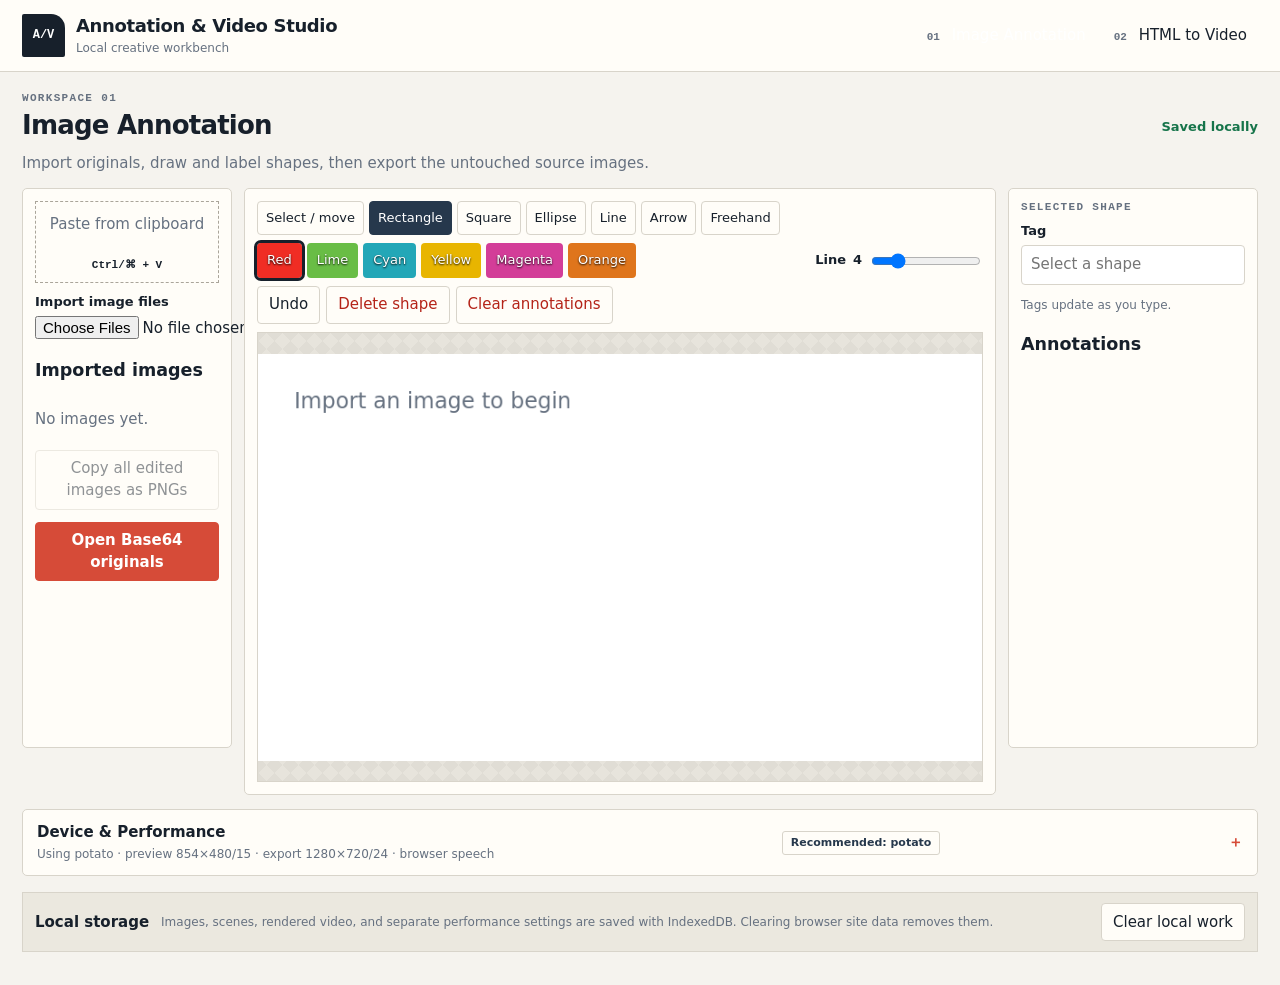
==== index.html @ 7269b8e9 "Add files via upload" ====
<!doctype html>
<html lang="en">
<head>
  <meta charset="utf-8">
  <meta name="viewport" content="width=device-width, initial-scale=1, viewport-fit=cover">
  <title>Annotation &amp; Video Studio</title>
  <link rel="stylesheet" href="styles.css">
</head>
<body>
  <header class="app-header">
    <div class="identity">
      <span class="studio-mark" aria-hidden="true">A/V</span>
      <div>
        <h1>Annotation &amp; Video Studio</h1>
        <p>Local creative workbench</p>
      </div>
    </div>
    <nav class="section-nav" aria-label="Studio sections">
      <button id="nav-annotation" type="button" aria-controls="sec-annotation" aria-pressed="true"><span>01</span> Image Annotation</button>
      <button id="nav-video" type="button" aria-controls="sec-video" aria-pressed="false"><span>02</span> HTML to Video</button>
    </nav>
  </header>

  <main>
    <section id="sec-annotation" aria-labelledby="h-ann">
      <div class="section-heading">
        <div><p class="eyebrow">WORKSPACE 01</p><h2 id="h-ann">Image Annotation</h2></div>
        <div id="status-annotation" class="save-status" role="status" aria-live="polite">Restoring local work…</div>
      </div>
      <p class="workflow-note">Import originals, draw and label shapes, then export the untouched source images.</p>

      <div class="annotation-grid">
        <aside class="rail panel" aria-label="Image library">
          <div id="image-paste-area" class="paste-zone" tabindex="0" role="button" aria-label="Paste an image with Control or Command plus V">Paste from clipboard<br><kbd>Ctrl/⌘ + V</kbd></div>
          <label for="image-upload">Import image files</label>
          <input id="image-upload" type="file" accept="image/*" multiple>
          <h3>Imported images</h3>
          <ul id="image-list" class="item-list"><li class="empty">No images yet.</li></ul>
          <button id="copy-all-images" type="button" class="full">Copy all edited images as PNGs</button>
          <button id="export-base64" type="button" class="primary full">Open Base64 originals</button>
        </aside>

        <div class="canvas-panel panel">
          <div class="toolbar" role="toolbar" aria-label="Shape tools" id="tools"></div>
          <div class="tool-row">
            <div class="toolbar" role="toolbar" aria-label="Annotation colors" id="colors"></div>
            <label class="line-control" for="line-width">Line <output id="line-width-value">4</output>
              <input id="line-width" type="range" min="1" max="16" value="4">
            </label>
          </div>
          <div class="action-row">
            <button id="undo-action" type="button">Undo</button>
            <button id="delete-shape" type="button" class="danger-quiet">Delete shape</button>
            <button id="clear-annotations" type="button" class="danger-quiet">Clear annotations</button>
          </div>
          <div class="canvas-wrap">
            <canvas id="annotation-canvas" width="800" height="450" tabindex="0" aria-label="Image annotation canvas"></canvas>
          </div>
        </div>

        <aside class="properties panel" aria-label="Selected shape properties">
          <p class="eyebrow">SELECTED SHAPE</p>
          <label for="shape-tag-input">Tag</label>
          <input id="shape-tag-input" type="text" placeholder="Select a shape" autocomplete="off" disabled>
          <p class="field-help">Tags update as you type.</p>
          <h3>Annotations</h3>
          <ol id="annotation-list" class="item-list"></ol>
        </aside>
      </div>
    </section>

    <section id="sec-video" aria-labelledby="h-vid" hidden>
      <div class="section-heading">
        <div><p class="eyebrow">WORKSPACE 02</p><h2 id="h-vid">HTML to Video</h2></div>
        <div id="status-video" class="save-status" role="status" aria-live="polite">Restoring local scenes…</div>
      </div>
      <p class="workflow-note">Build scenes in 1280 × 720, preview each one, then render a WebM locally.</p>
      <div class="scene-actions">
        <button id="add-scene" type="button" class="primary">Add scene</button>
        <button id="render-video" type="button">Render final video</button>
      </div>
      <section class="tts-settings panel" aria-labelledby="tts-settings-heading">
        <div class="tts-settings-heading">
          <div>
            <h3 id="tts-settings-heading">Transcript audio voice</h3>
            <p class="field-help">Search an engine/model or voice and press Enter to select. Loading starts only when you test it; cached files are reused.</p>
          </div>
          <div class="tts-engine-actions">
            <button id="test-tts" type="button" class="primary">Test / load selected engine</button>
            <button id="delete-tts-cache" type="button" class="danger-quiet" hidden>Delete cached model</button>
          </div>
        </div>
        <div class="tts-settings-controls">
          <label for="tts-engine">Speech engine / model
            <input id="tts-engine" type="text" list="tts-engine-options" autocomplete="off" spellcheck="false" aria-describedby="tts-engine-match">
            <datalist id="tts-engine-options">
              <option value="Auto (browser speech)"></option>
              <option value="Phonon 31M · English"></option>
              <option value="Kokoro-82M · multilingual"></option>
              <option value="Browser Speech Synthesis"></option>
            </datalist>
            <small id="tts-engine-match" class="tts-match" aria-live="polite"></small>
          </label>
          <label for="tts-language">Language
            <select id="tts-language">
              <option value="en">English</option>
              <option value="hi">Hindi</option>
            </select>
          </label>
          <label for="tts-voice">Voice
            <input id="tts-voice" type="text" list="tts-voice-options" autocomplete="off" spellcheck="false" aria-describedby="tts-voice-match">
            <datalist id="tts-voice-options"></datalist>
            <small id="tts-voice-match" class="tts-match" aria-live="polite"></small>
          </label>
        </div>
        <div class="tts-settings-status">
          <button id="tts-fallback" type="button" hidden>Switch to browser speech</button>
          <div class="tts-progress-wrap" id="tts-progress-wrap" hidden>
            <progress id="tts-progress" max="100" aria-label="Text-to-speech model loading progress"></progress>
            <span id="tts-progress-label" role="status" aria-live="polite"></span>
          </div>
          <p id="tts-status" class="performance-status" role="status" aria-live="polite">Neural engines only load after you explicitly test them; first use needs network access and browser caching.</p>
        </div>
      </section>
      <div id="scene-list" class="scene-tabs" role="tablist" aria-label="Scenes"></div>
      <div id="scene-editor" class="panel scene-editor"></div>
      <div class="output-grid">
        <div class="panel preview-history" id="auto-preview-box" hidden>
          <h3 id="auto-preview-title">Previous scene</h3>
          <div class="stage"><iframe id="last-scene-preview" title="Previous scene preview" sandbox="allow-scripts allow-same-origin"></iframe></div>
        </div>
        <div class="panel output-panel">
          <h3>Rendered output</h3>
          <video id="video-output" controls aria-label="Rendered video"></video>
          <button id="download-video" type="button" disabled>Download WebM</button>
        </div>
      </div>
    </section>

    <details id="performance-panel" class="performance-panel panel">
      <summary>
        <span><strong>Device &amp; Performance</strong><small id="performance-summary">Checking browser capabilities…</small></span>
        <span class="performance-pill" id="performance-recommendation">Profiling</span>
      </summary>
      <div class="performance-content">
        <div class="performance-controls">
          <label for="performance-profile">Device profile
            <select id="performance-profile">
              <option value="auto">Auto</option>
              <option value="potato">Potato</option>
              <option value="balanced">Balanced</option>
              <option value="high">High Quality</option>
            </select>
          </label>
          <label for="preview-quality">Preview quality
            <select id="preview-quality">
              <option value="auto">Follow profile</option>
              <option value="480p15">480p · 15 FPS</option>
              <option value="720p24">720p · 24 FPS</option>
              <option value="1080p30">1080p · 30 FPS</option>
            </select>
          </label>
          <label for="export-quality">Export quality
            <select id="export-quality">
              <option value="auto">Follow profile</option>
              <option value="720p24">720p · 24 FPS</option>
              <option value="1080p30">1080p · 30 FPS</option>
              <option value="1080p60">1080p · 60 FPS (fast systems)</option>
            </select>
          </label>
        </div>
        <div class="performance-actions">
          <label class="inline-check" for="auto-adapt"><input id="auto-adapt" type="checkbox" checked> Adapt preview if slow</label>
          <button id="run-benchmarks" type="button">Run lightweight benchmarks</button>
        </div>
        <p id="performance-status" class="performance-status" role="status" aria-live="polite">Settings are stored separately from project data.</p>
        <details class="performance-advanced">
          <summary>Advanced capability details</summary>
          <dl id="performance-details"></dl>
          <p class="engine-disclosure">
            Phonon uses the pinned <code>phonon-tts@0.7.1</code> browser WASM package and English model from Hugging Face.
            Kokoro uses <code>kokoro-js@1.2.1</code> with the official ONNX model. Package code and model files are requested only after Test / load.
            Browser Speech Synthesis uses voices installed by your browser/OS. Sizes below describe model files only; runtime memory varies and is not reported as a hardware measurement.
          </p>
          <p class="engine-sources">
            <a href="https://github.com/gradium-ai/xn-ptts" target="_blank" rel="noreferrer">Phonon upstream</a> ·
            <a href="https://github.com/hexgrad/kokoro" target="_blank" rel="noreferrer">Kokoro upstream</a> ·
            <a href="https://huggingface.co/onnx-community/Kokoro-82M-v1.0-ONNX" target="_blank" rel="noreferrer">Kokoro model card</a>
          </p>
        </details>
      </div>
    </details>

    <aside class="storage-note" aria-label="Storage information">
      <div><strong>Local storage</strong><span id="storage-detail">Browser IndexedDB is used for images and scenes.</span></div>
      <button id="clear-local-data" type="button">Clear local work</button>
    </aside>
  </main>

  <noscript><p class="noscript">This studio requires JavaScript.</p></noscript>
  <script src="performance.js"></script>
  <script src="app.js"></script>
</body>
</html>
---- styles.css ----
:root {
  --porcelain:#f5f3ee; --paper:#fffdf8; --ink:#17202b; --slate:#667180;
  --line:#d8d4ca; --accent:#d64b38; --accent-dark:#a73527; --success:#16744a;
  --error:#b42318; --navy:#26384c; --canvas:#e7e4dc;
  box-sizing:border-box;
}
* { box-sizing:border-box; }
html { scroll-padding-top:16px; }
body { margin:0; min-width:0; overflow-x:hidden; background:var(--porcelain); color:var(--ink); font:15px/1.45 system-ui,-apple-system,"Segoe UI",sans-serif; }
button,input,textarea,select { font:inherit; color:inherit; }
button { min-height:38px; padding:7px 11px; border:1px solid var(--line); border-radius:4px; background:var(--paper); cursor:pointer; }
button:hover { border-color:var(--navy); }
button:focus-visible,input:focus-visible,textarea:focus-visible,[tabindex]:focus-visible { outline:3px solid #2774b8; outline-offset:2px; }
button.primary { background:var(--accent); border-color:var(--accent); color:white; font-weight:750; }
button.primary:hover { background:var(--accent-dark); border-color:var(--accent-dark); }
button[aria-pressed="true"] { background:var(--navy); border-color:var(--navy); color:white; }
button:disabled { opacity:.48; cursor:not-allowed; }
input[type="text"],input[type="number"],textarea { width:100%; border:1px solid var(--line); border-radius:4px; background:white; padding:8px 9px; }
textarea { resize:vertical; font-family:ui-monospace,SFMono-Regular,Consolas,"Liberation Mono",monospace; }
label { display:block; margin:9px 0 4px; font-size:13px; font-weight:750; }
.app-header { min-height:72px; display:flex; align-items:center; justify-content:space-between; gap:20px; padding:10px 22px; border-bottom:1px solid var(--line); background:var(--paper); }
.identity { display:flex; align-items:center; gap:11px; }
.studio-mark { width:43px; height:43px; display:grid; place-items:center; background:var(--ink); color:white; font:800 12px ui-monospace,monospace; border-radius:2px 14px 2px 2px; }
.identity h1 { margin:0; font-size:18px; letter-spacing:-.02em; }
.identity p { margin:1px 0 0; color:var(--slate); font-size:12px; }
.section-nav { display:flex; gap:6px; }
.section-nav button { border:0; background:transparent; }
.section-nav button span { display:inline-block; margin-right:7px; color:var(--slate); font:700 11px ui-monospace,monospace; }
main { max-width:1500px; width:100%; min-width:0; margin:auto; padding:20px 22px 32px; }
.identity,.section-heading,.panel,.canvas-panel,.rail,.properties,.scene-editor,.output-grid,.output-panel,.preview-history { min-width:0; }
.section-heading { display:flex; align-items:end; justify-content:space-between; gap:16px; }
.section-heading h2 { margin:0; font-size:26px; letter-spacing:-.03em; }
.eyebrow { margin:0 0 3px; color:var(--slate); font:700 11px ui-monospace,monospace; letter-spacing:.12em; }
.workflow-note { margin:8px 0 14px; color:var(--slate); }
.save-status { min-width:180px; min-height:34px; display:flex; align-items:center; justify-content:flex-end; color:var(--success); font-size:13px; font-weight:750; }
.save-status.saving { color:var(--slate); }
.save-status.error { color:var(--error); }
.panel { border:1px solid var(--line); border-radius:5px; background:var(--paper); padding:12px; }
.annotation-grid { display:grid; grid-template-columns:210px minmax(360px,1fr) 250px; gap:12px; align-items:start; }
.rail,.properties { min-height:560px; }
.paste-zone { min-height:82px; display:grid; place-items:center; text-align:center; border:1.5px dashed #aaa59a; color:var(--slate); cursor:pointer; margin-bottom:10px; }
.paste-zone.dragging { background:#fff3ef; border-color:var(--accent); }
kbd { color:var(--ink); font:700 11px ui-monospace,monospace; }
.item-list { list-style:none; margin:0; padding:0; display:grid; gap:6px; }
.item-list li.empty { color:var(--slate); padding:8px 0; }
#image-list li { display:flex; gap:5px; }
#image-list li button:first-child { flex:1; min-width:0; display:flex; align-items:center; gap:7px; text-align:left; overflow:hidden; }
#image-list li button:not(:first-child) { padding-inline:7px; font-size:12px; }
#image-list img { width:42px; height:42px; object-fit:cover; border:1px solid var(--line); }
#image-list .name { white-space:nowrap; overflow:hidden; text-overflow:ellipsis; }
.full { width:100%; margin-top:12px; }
.canvas-panel { min-width:0; }
.toolbar { display:flex; flex-wrap:wrap; gap:5px; }
.toolbar button { min-height:34px; padding:6px 8px; font-size:13px; }
.tool-row { display:flex; justify-content:space-between; align-items:center; gap:10px; margin-top:8px; }
.swatch { color:white !important; text-shadow:0 1px 2px #000; border:2px solid transparent; }
.line-control { display:flex; align-items:center; gap:7px; margin:0; white-space:nowrap; }
.line-control input { width:110px; }
.action-row { display:flex; flex-wrap:wrap; gap:6px; margin:8px 0; }
.danger-quiet { color:var(--error); }
.canvas-wrap { min-height:450px; display:grid; place-items:center; overflow:auto; border:1px solid var(--line); background:var(--canvas); background-image:linear-gradient(45deg,#00000008 25%,transparent 25%),linear-gradient(-45deg,#00000008 25%,transparent 25%),linear-gradient(45deg,transparent 75%,#00000008 75%),linear-gradient(-45deg,transparent 75%,#00000008 75%); background-size:16px 16px; }
#annotation-canvas { max-width:100%; max-height:620px; object-fit:contain; touch-action:none; cursor:crosshair; background:white; }
.field-help { color:var(--slate); font-size:12px; }
#annotation-list button { width:100%; text-align:left; margin-bottom:5px; font-size:12px; min-height:auto; }
.scene-actions { display:flex; gap:7px; margin-bottom:10px; }
.tts-settings { margin:0 0 12px; }
.tts-settings-heading { display:flex; align-items:center; justify-content:space-between; gap:12px; }
.tts-settings-heading h3 { margin:0; }
.tts-settings-heading p { margin:2px 0 0; }
.tts-settings-controls { display:grid; grid-template-columns:repeat(3,minmax(0,1fr)); gap:10px; }
.tts-settings-controls label { min-width:0; }
.tts-settings-controls select,.tts-settings-controls input { width:100%; min-height:38px; padding:6px 8px; border:1px solid var(--line); border-radius:4px; background:var(--paper); }
.tts-engine-actions { display:flex; flex-wrap:wrap; gap:7px; }
.tts-settings-status { display:grid; grid-template-columns:minmax(0,1fr); gap:8px; margin-top:8px; }
.tts-settings-status .performance-status { margin:0; }
.tts-match { display:block; min-height:1.2em; color:var(--slate); font-size:11px; font-weight:400; }
.tts-progress-wrap { display:grid; grid-template-columns:minmax(120px,1fr) minmax(0,2fr); align-items:center; gap:9px; color:var(--slate); font-size:12px; }
.tts-progress-wrap[hidden] { display:none; }
.tts-progress-wrap progress { width:100%; height:12px; accent-color:var(--accent); }
.tts-progress-wrap progress:not([value]) { appearance:none; border:0; border-radius:99px; background:var(--line); overflow:hidden; }
.tts-progress-wrap progress:not([value])::-webkit-progress-bar { background:var(--line); }
.tts-progress-wrap progress:not([value])::-webkit-progress-value { width:35%; background:var(--accent); animation:tts-indeterminate 1.2s ease-in-out infinite alternate; }
.tts-progress-wrap progress:not([value])::-moz-progress-bar { width:35%; background:var(--accent); animation:tts-indeterminate 1.2s ease-in-out infinite alternate; }
@keyframes tts-indeterminate { from { transform:translateX(-20%); } to { transform:translateX(190%); } }
.scene-tabs { display:flex; gap:6px; overflow:auto; padding-bottom:8px; }
.scene-tab { max-width:220px; white-space:nowrap; overflow:hidden; text-overflow:ellipsis; }
.scene-editor { margin-bottom:12px; }
.scene-header { display:flex; align-items:center; flex-wrap:wrap; gap:7px; }
.scene-header h3 { flex:1 1 180px; min-width:0; margin:0; }
.scene-meta { display:grid; grid-template-columns:1.1fr 1fr; gap:12px; }
.scene-meta textarea { height:110px; }
.scene-audio-actions { display:flex; flex-wrap:wrap; align-items:center; gap:7px; margin-top:8px; }
.button-link { min-height:38px; display:inline-flex; align-items:center; padding:7px 11px; border:1px solid var(--line); border-radius:4px; background:var(--paper); color:var(--ink); text-decoration:none; }
.button-link:hover { border-color:var(--navy); }
#scene-generated-audio { width:100%; margin-top:8px; }
.editors { display:grid; grid-template-columns:repeat(3,minmax(0,1fr)); gap:10px; }
.editors textarea { min-height:220px; }
.preview-actions { display:flex; gap:7px; margin:10px 0 8px; }
.stage { aspect-ratio:16/9; width:100%; max-width:640px; overflow:hidden; border:1px solid var(--line); background:white; }
.stage iframe { width:1280px; height:720px; border:0; transform:scale(.5); transform-origin:0 0; }
.output-grid { display:grid; grid-template-columns:repeat(2,minmax(0,1fr)); gap:12px; }
.output-grid h3 { margin:0 0 8px; }
#video-output { width:100%; max-height:360px; background:#111; }
.output-panel button { margin-top:8px; }
.storage-note { display:flex; justify-content:space-between; align-items:center; gap:12px; margin-top:16px; padding:10px 12px; border:1px solid var(--line); background:#ebe8df; }
.storage-note div { display:flex; gap:12px; align-items:center; }
.storage-note span { color:var(--slate); font-size:12px; }
.performance-panel { margin-top:14px; padding:0; }
.performance-panel > summary { display:flex; align-items:center; justify-content:space-between; gap:12px; padding:12px 14px; cursor:pointer; list-style:none; }
.performance-panel > summary::-webkit-details-marker,.performance-advanced > summary::-webkit-details-marker { display:none; }
.performance-panel > summary::after { content:"＋"; color:var(--accent); font-weight:800; }
.performance-panel[open] > summary::after { content:"−"; }
.performance-panel > summary span:first-child { display:grid; gap:2px; }
.performance-panel > summary small { color:var(--slate); font-size:12px; font-weight:400; }
.performance-pill { padding:3px 8px; border:1px solid var(--line); border-radius:3px; color:var(--navy); font-size:11px; font-weight:750; white-space:nowrap; }
.performance-content { padding:0 14px 14px; border-top:1px solid var(--line); }
.performance-controls { display:grid; grid-template-columns:repeat(3,minmax(0,1fr)); gap:10px; padding-top:4px; }
.performance-controls label { min-width:0; }
.performance-controls select,.performance-actions select { width:100%; min-height:38px; padding:6px 8px; border:1px solid var(--line); border-radius:4px; background:var(--paper); }
.performance-actions { display:flex; align-items:center; flex-wrap:wrap; gap:7px; margin-top:10px; }
.performance-actions .inline-check { display:flex; align-items:center; gap:6px; margin:0 8px 0 0; font-size:13px; }
.inline-check input { accent-color:var(--accent); }
.performance-actions .tts-voice-label { margin:0 0 0 4px; font-size:12px; }
.performance-actions #tts-voice,.performance-actions #tts-language { width:auto; min-width:130px; }
.performance-status { margin:9px 0 0; color:var(--slate); font-size:12px; }
.performance-status.error { color:var(--error); }
.performance-status.ok { color:var(--success); }
.performance-advanced { margin-top:10px; padding-top:9px; border-top:1px solid var(--line); }
.performance-advanced > summary { width:max-content; cursor:pointer; color:var(--navy); font-size:13px; font-weight:750; }
.performance-advanced dl { display:grid; grid-template-columns:minmax(150px,1fr) minmax(0,2fr); gap:5px 14px; margin:10px 0; font-size:12px; }
.performance-advanced dt { color:var(--slate); }
.performance-advanced dd { min-width:0; margin:0; overflow-wrap:anywhere; }
.engine-disclosure,.engine-sources { margin:8px 0 0; color:var(--slate); font-size:12px; }
.engine-sources a { color:var(--accent-dark); }
.ok { color:var(--success); }.error { color:var(--error); }.noscript { margin:20px; color:var(--error); }
@media (prefers-color-scheme:dark) {
  :root { --porcelain:#141922; --paper:#1d2430; --ink:#edf1f5; --slate:#adb7c5; --line:#3a4657; --accent:#ed725f; --accent-dark:#ff9381; --navy:#a9bdd4; --canvas:#11161e; --success:#67d4a1; --error:#ff9a91; }
  input[type="text"],input[type="number"],textarea { background:#171c25; }
  .storage-note { background:#202835; }
  button.primary { color:#24100d; }
  button[aria-pressed="true"] { color:#101722; }
  .studio-mark { background:#edf1f5; color:#17202b; }
}
@media (max-width:1050px) { .annotation-grid { grid-template-columns:190px minmax(320px,1fr); } .properties { grid-column:1/-1; min-height:0; } }
@media (max-width:760px) {
  .app-header { align-items:flex-start; flex-direction:column; padding:10px 14px; }
  .section-nav { width:100%; min-width:0; flex-wrap:wrap; } .section-nav button { flex:1 1 150px; min-width:0; }
  main { padding:14px; }
  .section-heading { align-items:flex-start; flex-wrap:wrap; }
  .save-status { min-width:0; max-width:150px; text-align:right; margin-left:auto; }
  .annotation-grid { grid-template-columns:1fr; }
  .rail,.properties { min-height:0; }
  .canvas-wrap { min-height:300px; }
  .tool-row { align-items:flex-start; flex-direction:column; }
  .scene-meta,.editors,.output-grid { grid-template-columns:1fr; }
  .tts-settings-heading { align-items:flex-start; flex-direction:column; }
  .tts-settings-controls { grid-template-columns:1fr; gap:0; }
  .tts-settings-status { align-items:flex-start; flex-direction:column; }
  .performance-controls { grid-template-columns:repeat(2,minmax(0,1fr)); }
  .performance-advanced dl { grid-template-columns:1fr; gap:1px; }
  .performance-advanced dd { margin-bottom:6px; }
  .storage-note { align-items:flex-start; flex-direction:column; }
  .storage-note div { flex-direction:column; align-items:flex-start; gap:2px; }
}
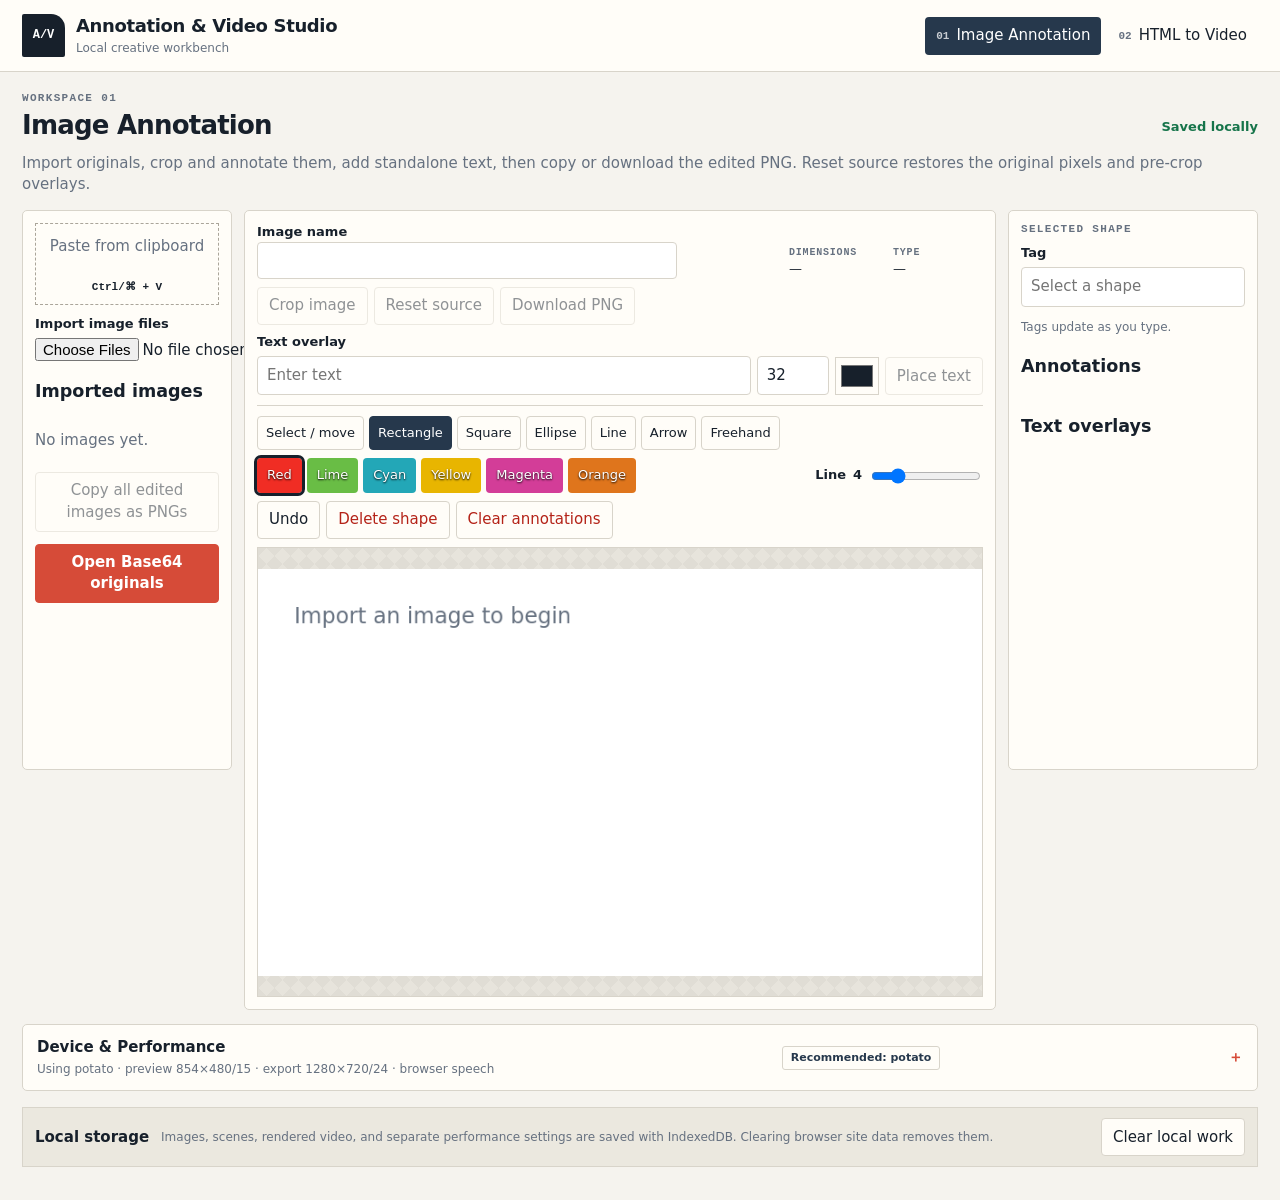
==== commit 9f6b0ef2: "Add files via upload" ====
--- a/index.html
+++ b/index.html
@@ -16,8 +16,8 @@
       </div>
     </div>
     <nav class="section-nav" aria-label="Studio sections">
-      <button id="nav-annotation" type="button" aria-controls="sec-annotation" aria-pressed="true"><span>01</span> Image Annotation</button>
-      <button id="nav-video" type="button" aria-controls="sec-video" aria-pressed="false"><span>02</span> HTML to Video</button>
+      <a id="nav-annotation" href="./image-annotation/index.html" aria-controls="sec-annotation" aria-current="page"><span>01</span> Image Annotation</a>
+      <a id="nav-video" href="./html-to-video/index.html" aria-controls="sec-video"><span>02</span> HTML to Video</a>
     </nav>
   </header>
 
@@ -27,7 +27,7 @@
         <div><p class="eyebrow">WORKSPACE 01</p><h2 id="h-ann">Image Annotation</h2></div>
         <div id="status-annotation" class="save-status" role="status" aria-live="polite">Restoring local work…</div>
       </div>
-      <p class="workflow-note">Import originals, draw and label shapes, then export the untouched source images.</p>
+      <p class="workflow-note">Import originals, crop and annotate them, add standalone text, then copy or download the edited PNG. Reset source restores the original pixels and pre-crop overlays.</p>
 
       <div class="annotation-grid">
         <aside class="rail panel" aria-label="Image library">
@@ -41,6 +41,33 @@
         </aside>
 
         <div class="canvas-panel panel">
+          <section class="image-edit-tools" aria-label="Image editing">
+            <div class="image-meta">
+              <label for="image-name">Image name
+                <input id="image-name" type="text" autocomplete="off" disabled>
+              </label>
+              <dl class="image-facts">
+                <div><dt>Dimensions</dt><dd id="image-dimensions">—</dd></div>
+                <div><dt>Type</dt><dd id="image-type">—</dd></div>
+              </dl>
+            </div>
+            <div class="crop-actions" aria-label="Crop controls">
+              <button id="start-crop" type="button">Crop image</button>
+              <button id="apply-crop" type="button" class="primary" hidden>Apply crop</button>
+              <button id="cancel-crop" type="button" hidden>Cancel</button>
+              <button id="reset-image" type="button">Reset source</button>
+              <button id="download-png" type="button">Download PNG</button>
+            </div>
+            <div class="text-tools" aria-label="Standalone text overlay">
+              <label for="text-overlay-input">Text overlay</label>
+              <div class="text-overlay-row">
+                <input id="text-overlay-input" type="text" placeholder="Enter text" autocomplete="off" disabled>
+                <input id="text-overlay-size" type="number" min="8" max="144" value="32" aria-label="Text size" disabled>
+                <input id="text-overlay-color" type="color" value="#17202b" aria-label="Text color" disabled>
+                <button id="place-text" type="button" disabled>Place text</button>
+              </div>
+            </div>
+          </section>
           <div class="toolbar" role="toolbar" aria-label="Shape tools" id="tools"></div>
           <div class="tool-row">
             <div class="toolbar" role="toolbar" aria-label="Annotation colors" id="colors"></div>
@@ -65,6 +92,8 @@
           <p class="field-help">Tags update as you type.</p>
           <h3>Annotations</h3>
           <ol id="annotation-list" class="item-list"></ol>
+          <h3>Text overlays</h3>
+          <ol id="text-overlay-list" class="item-list"></ol>
         </aside>
       </div>
     </section>
--- a/styles.css
+++ b/styles.css
@@ -24,8 +24,10 @@
 .identity h1 { margin:0; font-size:18px; letter-spacing:-.02em; }
 .identity p { margin:1px 0 0; color:var(--slate); font-size:12px; }
 .section-nav { display:flex; gap:6px; }
-.section-nav button { border:0; background:transparent; }
-.section-nav button span { display:inline-block; margin-right:7px; color:var(--slate); font:700 11px ui-monospace,monospace; }
+.section-nav a { min-height:38px; display:inline-flex; align-items:center; padding:7px 11px; border:0; border-radius:4px; background:transparent; color:var(--ink); text-decoration:none; }
+.section-nav a[aria-current="page"] { background:var(--navy); color:white; }
+.section-nav a span { display:inline-block; margin-right:7px; color:var(--slate); font:700 11px ui-monospace,monospace; }
+.section-nav a[aria-current="page"] span { color:inherit; opacity:.75; }
 main { max-width:1500px; width:100%; min-width:0; margin:auto; padding:20px 22px 32px; }
 .identity,.section-heading,.panel,.canvas-panel,.rail,.properties,.scene-editor,.output-grid,.output-panel,.preview-history { min-width:0; }
 .section-heading { display:flex; align-items:end; justify-content:space-between; gap:16px; }
@@ -50,6 +52,19 @@
 #image-list .name { white-space:nowrap; overflow:hidden; text-overflow:ellipsis; }
 .full { width:100%; margin-top:12px; }
 .canvas-panel { min-width:0; }
+.image-edit-tools { display:grid; gap:8px; margin-bottom:10px; padding-bottom:10px; border-bottom:1px solid var(--line); }
+.image-meta { display:flex; align-items:end; justify-content:space-between; gap:12px; }
+.image-meta label { flex:1 1 280px; max-width:420px; margin:0; }
+.image-facts { display:flex; gap:14px; margin:0; }
+.image-facts div { min-width:90px; }
+.image-facts dt { color:var(--slate); font:700 10px ui-monospace,monospace; letter-spacing:.08em; text-transform:uppercase; }
+.image-facts dd { margin:2px 0 0; font-size:13px; }
+.crop-actions,.text-overlay-row { display:flex; flex-wrap:wrap; gap:6px; align-items:end; }
+.text-tools { min-width:0; }
+.text-tools label { margin:0 0 4px; }
+.text-overlay-row input[type="text"] { flex:1 1 220px; width:auto; }
+.text-overlay-row input[type="number"] { width:72px; }
+.text-overlay-row input[type="color"] { width:44px; height:38px; padding:3px; border:1px solid var(--line); background:var(--paper); }
 .toolbar { display:flex; flex-wrap:wrap; gap:5px; }
 .toolbar button { min-height:34px; padding:6px 8px; font-size:13px; }
 .tool-row { display:flex; justify-content:space-between; align-items:center; gap:10px; margin-top:8px; }
@@ -62,6 +77,8 @@
 #annotation-canvas { max-width:100%; max-height:620px; object-fit:contain; touch-action:none; cursor:crosshair; background:white; }
 .field-help { color:var(--slate); font-size:12px; }
 #annotation-list button { width:100%; text-align:left; margin-bottom:5px; font-size:12px; min-height:auto; }
+#text-overlay-list li { display:flex; align-items:center; gap:6px; }
+#text-overlay-list .name { flex:1; min-width:0; overflow:hidden; text-overflow:ellipsis; white-space:nowrap; color:var(--ink); }
 .scene-actions { display:flex; gap:7px; margin-bottom:10px; }
 .tts-settings { margin:0 0 12px; }
 .tts-settings-heading { display:flex; align-items:center; justify-content:space-between; gap:12px; }
@@ -133,18 +150,10 @@
 .engine-disclosure,.engine-sources { margin:8px 0 0; color:var(--slate); font-size:12px; }
 .engine-sources a { color:var(--accent-dark); }
 .ok { color:var(--success); }.error { color:var(--error); }.noscript { margin:20px; color:var(--error); }
-@media (prefers-color-scheme:dark) {
-  :root { --porcelain:#141922; --paper:#1d2430; --ink:#edf1f5; --slate:#adb7c5; --line:#3a4657; --accent:#ed725f; --accent-dark:#ff9381; --navy:#a9bdd4; --canvas:#11161e; --success:#67d4a1; --error:#ff9a91; }
-  input[type="text"],input[type="number"],textarea { background:#171c25; }
-  .storage-note { background:#202835; }
-  button.primary { color:#24100d; }
-  button[aria-pressed="true"] { color:#101722; }
-  .studio-mark { background:#edf1f5; color:#17202b; }
-}
 @media (max-width:1050px) { .annotation-grid { grid-template-columns:190px minmax(320px,1fr); } .properties { grid-column:1/-1; min-height:0; } }
 @media (max-width:760px) {
   .app-header { align-items:flex-start; flex-direction:column; padding:10px 14px; }
-  .section-nav { width:100%; min-width:0; flex-wrap:wrap; } .section-nav button { flex:1 1 150px; min-width:0; }
+  .section-nav { width:100%; min-width:0; flex-wrap:wrap; } .section-nav a { flex:1 1 150px; min-width:0; justify-content:center; }
   main { padding:14px; }
   .section-heading { align-items:flex-start; flex-wrap:wrap; }
   .save-status { min-width:0; max-width:150px; text-align:right; margin-left:auto; }
@@ -152,6 +161,9 @@
   .rail,.properties { min-height:0; }
   .canvas-wrap { min-height:300px; }
   .tool-row { align-items:flex-start; flex-direction:column; }
+  .image-meta { display:grid; grid-template-columns:1fr; align-items:start; gap:6px; margin:0; }
+  .image-meta label { max-width:none; width:100%; }
+  .image-facts { width:100%; gap:18px; padding:6px 0 2px; }
   .scene-meta,.editors,.output-grid { grid-template-columns:1fr; }
   .tts-settings-heading { align-items:flex-start; flex-direction:column; }
   .tts-settings-controls { grid-template-columns:1fr; gap:0; }
